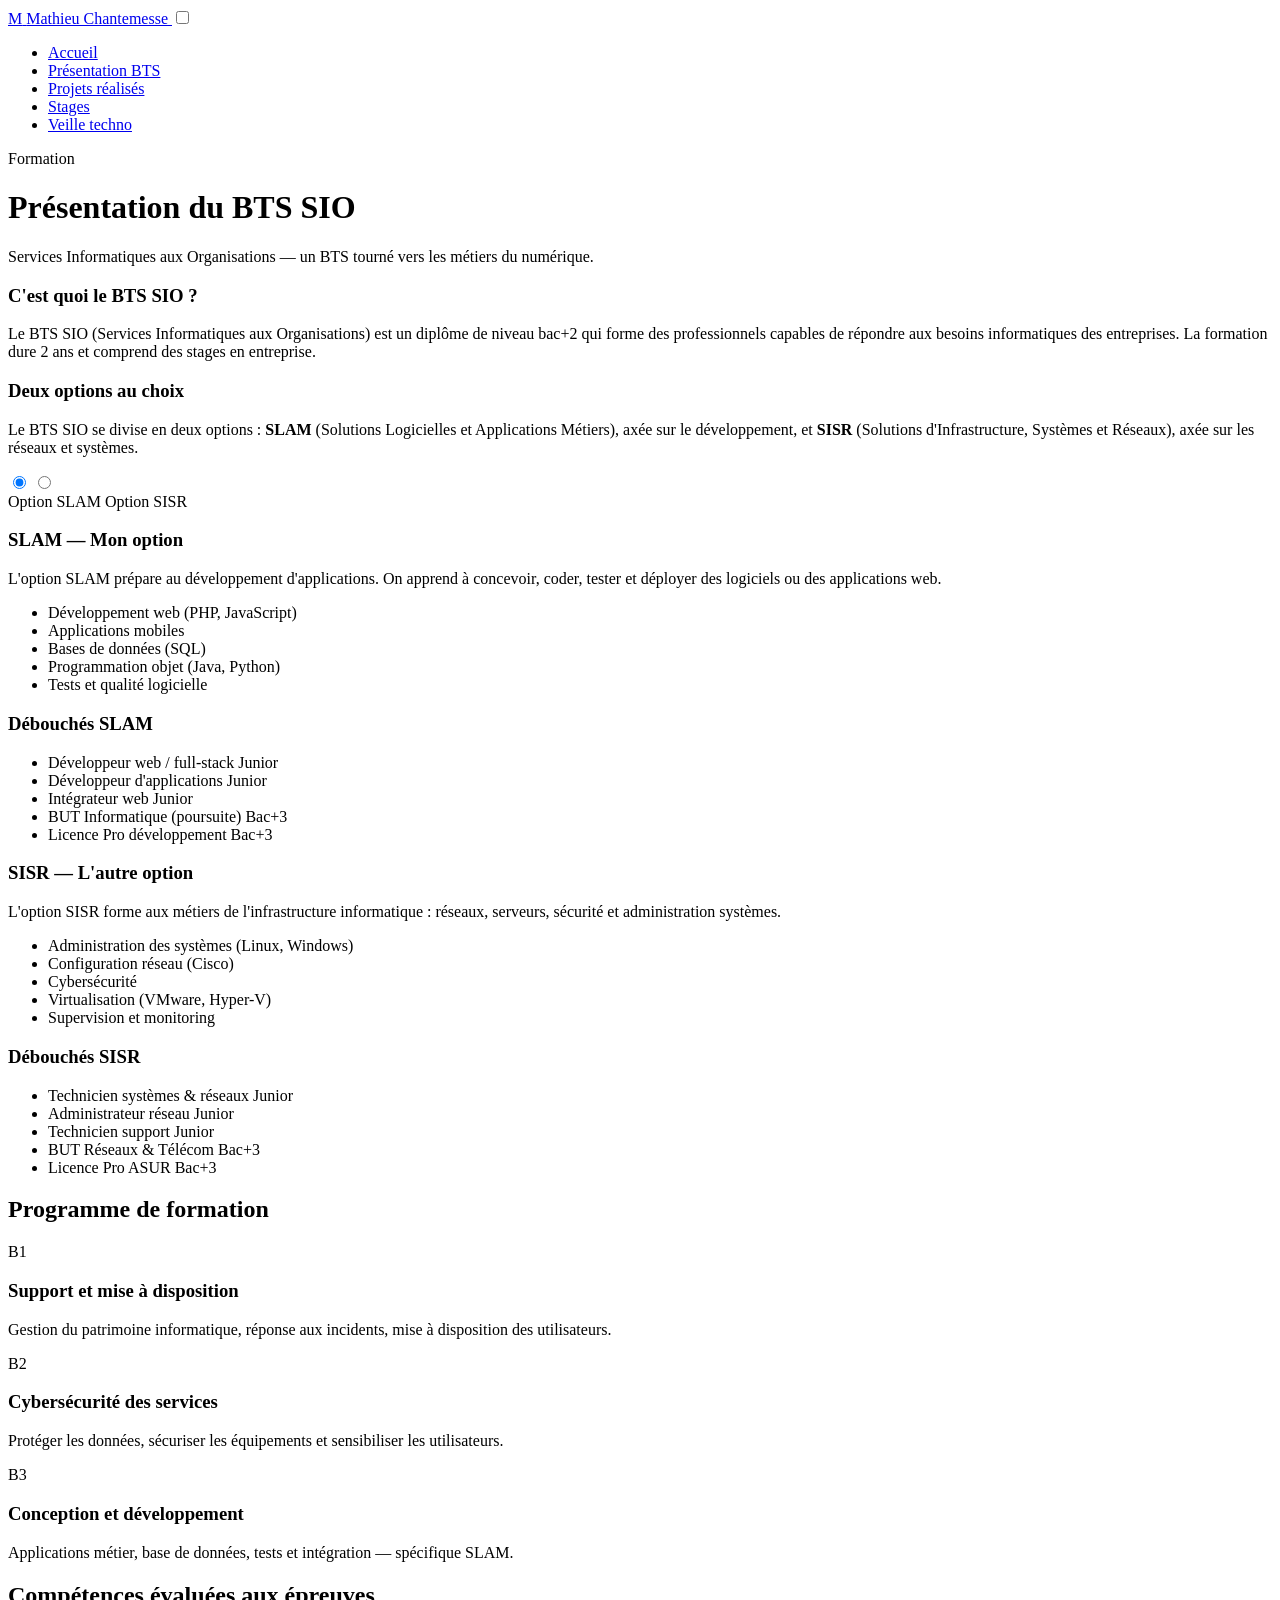
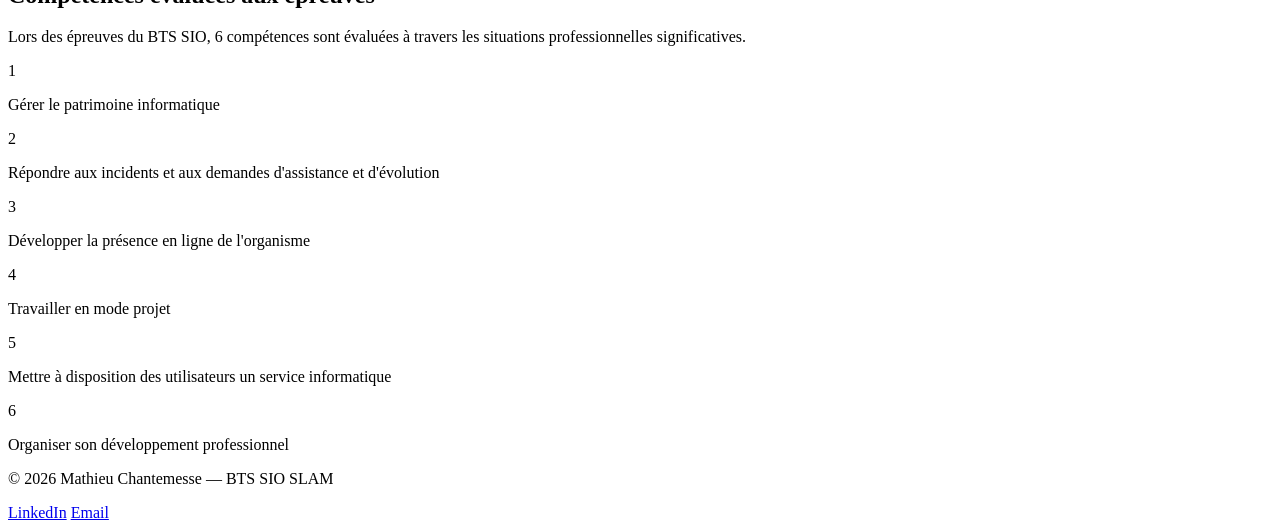
==== HTML/bts.html @ 4908aefe "portfolio" ====
<!doctype html>
<html lang="fr">
    <head>
        <meta charset="UTF-8" />
        <meta name="viewport" content="width=device-width, initial-scale=1.0" />
        <meta name="description" content="Présentation du BTS SIO et des options SLAM et SISR." />
        <title>Présentation du BTS SIO — Mathieu Chantemesse</title>
        <link rel="stylesheet" href="./styles.css" />
    </head>
    <body>
        <nav class="navbar" aria-label="Navigation principale">
            <a class="brand" href="./index.html">
                <span class="brand-mark">M</span>
                <span class="brand-name">Mathieu Chantemesse</span>
            </a>
            <input class="menu-check" type="checkbox" id="menu-check" aria-label="Ouvrir le menu" />
            <label class="menu-toggle" for="menu-check">
                <span></span>
                <span></span>
                <span></span>
            </label>
            <ul class="nav-list">
                <li><a class="nav-link" href="./index.html">Accueil</a></li>
                <li><a class="nav-link active" href="./bts.html">Présentation BTS</a></li>
                <li><a class="nav-link" href="./projets.html">Projets réalisés</a></li>
                <li><a class="nav-link" href="./stages.html">Stages</a></li>
                <li><a class="nav-link" href="./veille.html">Veille techno</a></li>
            </ul>
        </nav>

        <main class="container">
            <header class="page-header">
                <span class="tag">Formation</span>
                <h1>Présentation du BTS SIO</h1>
                <p>
                    Services Informatiques aux Organisations — un BTS tourné vers les métiers du
                    numérique.
                </p>
            </header>

            <section class="grid grid-2">
                <div class="card info-card">
                    <h3 class="cyan">C'est quoi le BTS SIO ?</h3>
                    <p>
                        Le BTS SIO (Services Informatiques aux Organisations) est un diplôme de
                        niveau bac+2 qui forme des professionnels capables de répondre aux besoins
                        informatiques des entreprises. La formation dure 2 ans et comprend des
                        stages en entreprise.
                    </p>
                </div>
                <div class="card info-card">
                    <h3 class="purple">Deux options au choix</h3>
                    <p>
                        Le BTS SIO se divise en deux options :
                        <strong>SLAM</strong>
                        (Solutions Logicielles et Applications Métiers), axée sur le développement,
                        et
                        <strong>SISR</strong>
                        (Solutions d'Infrastructure, Systèmes et Réseaux), axée sur les réseaux et
                        systèmes.
                    </p>
                </div>
            </section>

            <section class="subsection option-switch">
                <input class="sr-radio" type="radio" name="option" id="opt-slam" checked />
                <input class="sr-radio" type="radio" name="option" id="opt-sisr" />
                <div class="tabs">
                    <label class="tab" for="opt-slam">Option SLAM</label>
                    <label class="tab" for="opt-sisr">Option SISR</label>
                </div>

                <div class="tab-panel panel-slam grid grid-2">
                    <div class="card option-block">
                        <h3>SLAM — Mon option</h3>
                        <p>
                            L'option SLAM prépare au développement d'applications. On apprend à
                            concevoir, coder, tester et déployer des logiciels ou des applications
                            web.
                        </p>
                        <ul class="arrow-list">
                            <li>Développement web (PHP, JavaScript)</li>
                            <li>Applications mobiles</li>
                            <li>Bases de données (SQL)</li>
                            <li>Programmation objet (Java, Python)</li>
                            <li>Tests et qualité logicielle</li>
                        </ul>
                    </div>
                    <div class="card option-block">
                        <h3>Débouchés SLAM</h3>
                        <ul class="job-list">
                            <li>
                                <span>Développeur web / full-stack</span>
                                <span class="pill pill-cyan">Junior</span>
                            </li>
                            <li>
                                <span>Développeur d'applications</span>
                                <span class="pill pill-cyan">Junior</span>
                            </li>
                            <li>
                                <span>Intégrateur web</span>
                                <span class="pill pill-cyan">Junior</span>
                            </li>
                            <li>
                                <span>BUT Informatique (poursuite)</span>
                                <span class="pill pill-cyan">Bac+3</span>
                            </li>
                            <li>
                                <span>Licence Pro développement</span>
                                <span class="pill pill-cyan">Bac+3</span>
                            </li>
                        </ul>
                    </div>
                </div>

                <div class="tab-panel panel-sisr grid grid-2">
                    <div class="card option-block purple-border">
                        <h3>SISR — L'autre option</h3>
                        <p>
                            L'option SISR forme aux métiers de l'infrastructure informatique :
                            réseaux, serveurs, sécurité et administration systèmes.
                        </p>
                        <ul class="arrow-list">
                            <li>Administration des systèmes (Linux, Windows)</li>
                            <li>Configuration réseau (Cisco)</li>
                            <li>Cybersécurité</li>
                            <li>Virtualisation (VMware, Hyper-V)</li>
                            <li>Supervision et monitoring</li>
                        </ul>
                    </div>
                    <div class="card option-block purple-border">
                        <h3>Débouchés SISR</h3>
                        <ul class="job-list">
                            <li>
                                <span>Technicien systèmes &amp; réseaux</span>
                                <span class="pill pill-purple">Junior</span>
                            </li>
                            <li>
                                <span>Administrateur réseau</span>
                                <span class="pill pill-purple">Junior</span>
                            </li>
                            <li>
                                <span>Technicien support</span>
                                <span class="pill pill-purple">Junior</span>
                            </li>
                            <li>
                                <span>BUT Réseaux &amp; Télécom</span>
                                <span class="pill pill-purple">Bac+3</span>
                            </li>
                            <li>
                                <span>Licence Pro ASUR</span>
                                <span class="pill pill-purple">Bac+3</span>
                            </li>
                        </ul>
                    </div>
                </div>
            </section>

            <section class="subsection">
                <h2>Programme de formation</h2>
                <div class="grid grid-3">
                    <div class="card module-card">
                        <span class="pill pill-cyan">B1</span>
                        <h3>Support et mise à disposition</h3>
                        <p>
                            Gestion du patrimoine informatique, réponse aux incidents, mise à
                            disposition des utilisateurs.
                        </p>
                    </div>
                    <div class="card module-card">
                        <span class="pill pill-cyan">B2</span>
                        <h3>Cybersécurité des services</h3>
                        <p>
                            Protéger les données, sécuriser les équipements et sensibiliser les
                            utilisateurs.
                        </p>
                    </div>
                    <div class="card module-card">
                        <span class="pill pill-cyan">B3</span>
                        <h3>Conception et développement</h3>
                        <p>
                            Applications métier, base de données, tests et intégration — spécifique
                            SLAM.
                        </p>
                    </div>
                </div>
            </section>

            <section class="subsection">
                <h2>Compétences évaluées aux épreuves</h2>
                <p class="subsection-intro">
                    Lors des épreuves du BTS SIO, 6 compétences sont évaluées à travers les
                    situations professionnelles significatives.
                </p>
                <div class="grid grid-2">
                    <div class="card competency">
                        <span class="number">1</span>
                        <p>Gérer le patrimoine informatique</p>
                    </div>
                    <div class="card competency">
                        <span class="number">2</span>
                        <p>Répondre aux incidents et aux demandes d'assistance et d'évolution</p>
                    </div>
                    <div class="card competency">
                        <span class="number">3</span>
                        <p>Développer la présence en ligne de l'organisme</p>
                    </div>
                    <div class="card competency">
                        <span class="number">4</span>
                        <p>Travailler en mode projet</p>
                    </div>
                    <div class="card competency">
                        <span class="number">5</span>
                        <p>Mettre à disposition des utilisateurs un service informatique</p>
                    </div>
                    <div class="card competency">
                        <span class="number">6</span>
                        <p>Organiser son développement professionnel</p>
                    </div>
                </div>
            </section>
        </main>

        <footer class="footer">
            <p>© 2026 Mathieu Chantemesse — BTS SIO SLAM</p>
            <div class="footer-links">
                <a href="#">LinkedIn</a>
                <a href="mailto:mathieu@example.com">Email</a>
            </div>
        </footer>
    </body>
</html>
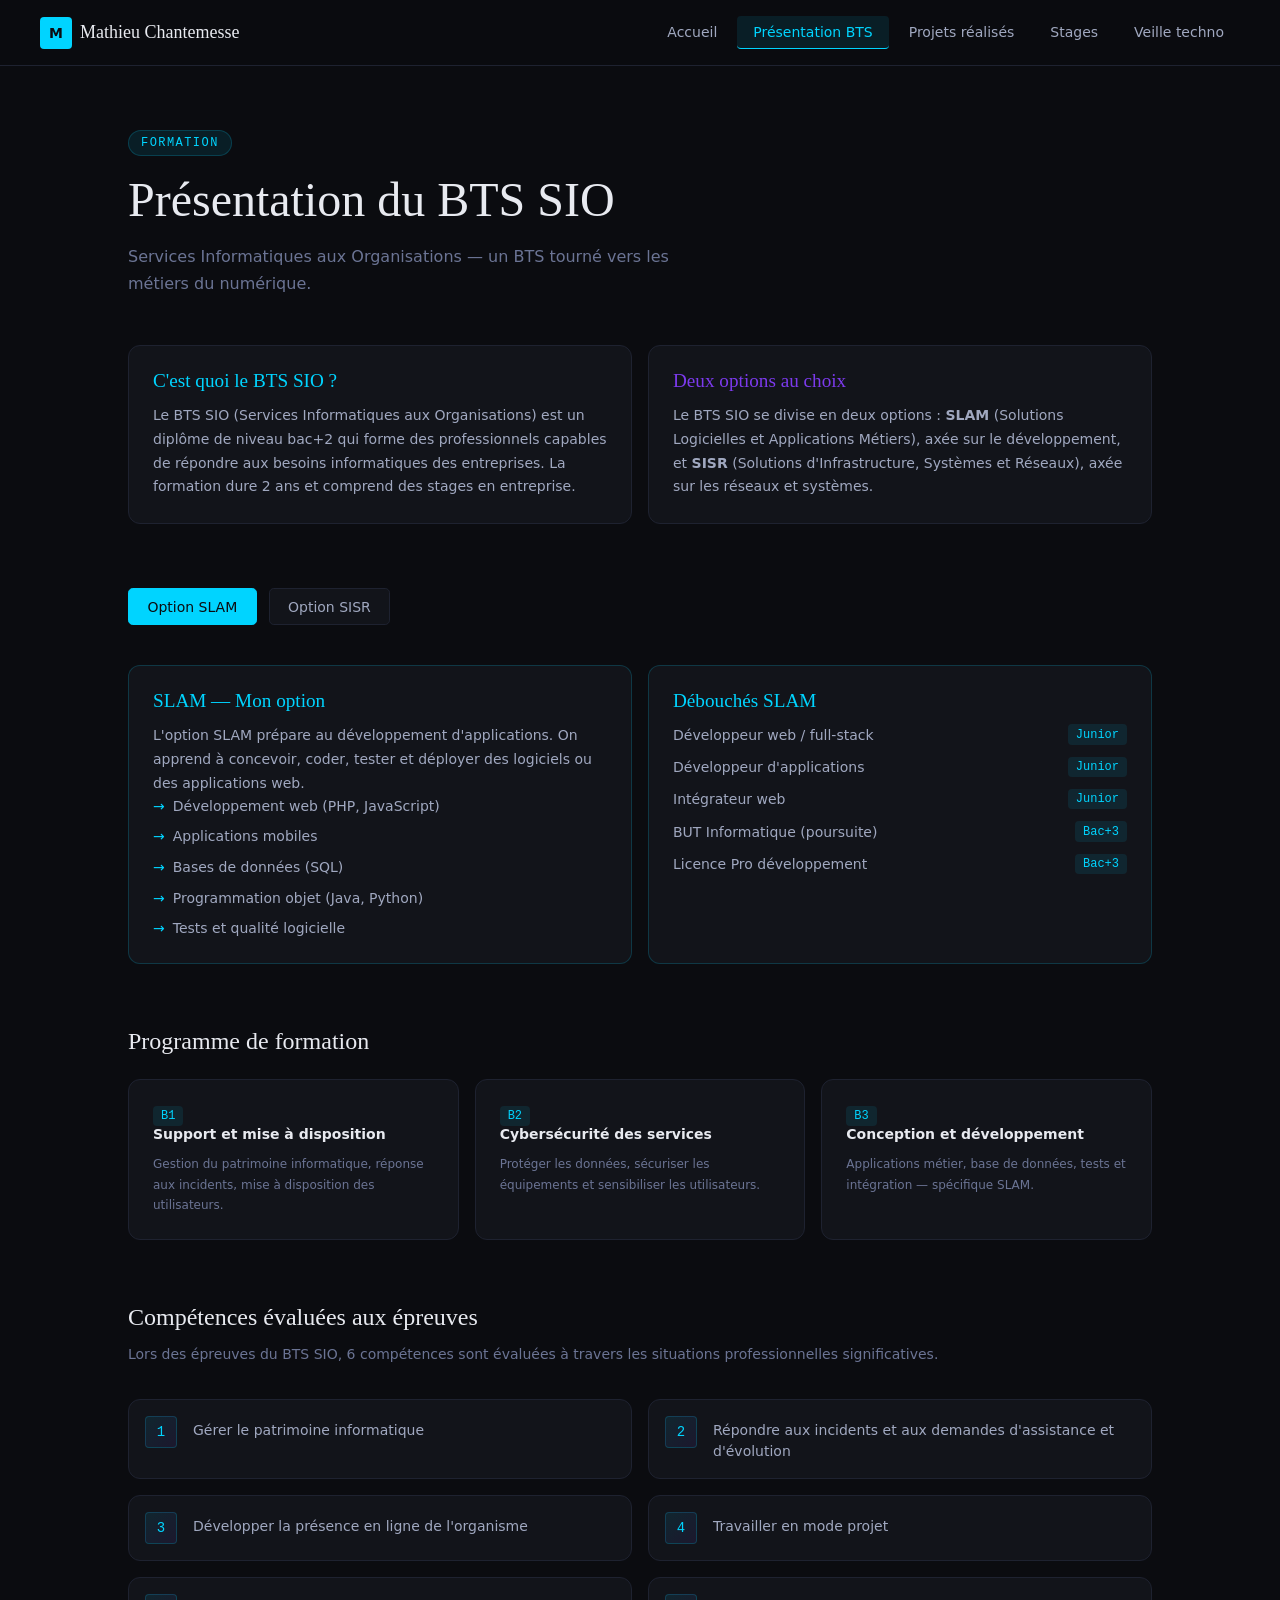
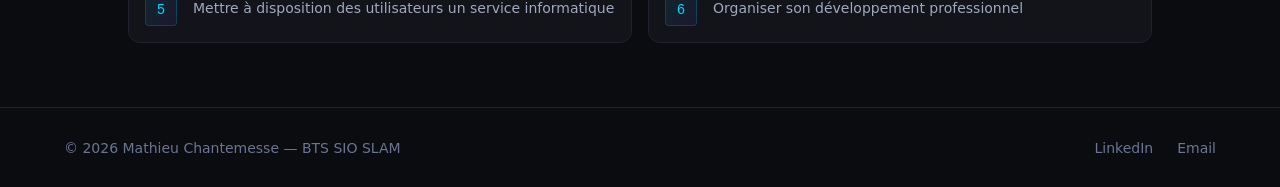
==== commit 89e9462c: "correction des lien cassé" ====
--- a/HTML/bts.html
+++ b/HTML/bts.html
@@ -5,11 +5,11 @@
         <meta name="viewport" content="width=device-width, initial-scale=1.0" />
         <meta name="description" content="Présentation du BTS SIO et des options SLAM et SISR." />
         <title>Présentation du BTS SIO — Mathieu Chantemesse</title>
-        <link rel="stylesheet" href="./styles.css" />
+        <link rel="stylesheet" href="../CSS/styles.css" />
     </head>
     <body>
         <nav class="navbar" aria-label="Navigation principale">
-            <a class="brand" href="./index.html">
+            <a class="brand" href="../index.html">
                 <span class="brand-mark">M</span>
                 <span class="brand-name">Mathieu Chantemesse</span>
             </a>
@@ -20,11 +20,11 @@
                 <span></span>
             </label>
             <ul class="nav-list">
-                <li><a class="nav-link" href="./index.html">Accueil</a></li>
-                <li><a class="nav-link active" href="./bts.html">Présentation BTS</a></li>
-                <li><a class="nav-link" href="./projets.html">Projets réalisés</a></li>
-                <li><a class="nav-link" href="./stages.html">Stages</a></li>
-                <li><a class="nav-link" href="./veille.html">Veille techno</a></li>
+                <li><a class="nav-link" href="../index.html">Accueil</a></li>
+                <li><a class="nav-link active" href="bts.html">Présentation BTS</a></li>
+                <li><a class="nav-link" href="projets.html">Projets réalisés</a></li>
+                <li><a class="nav-link" href="stages.html">Stages</a></li>
+                <li><a class="nav-link" href="veille.html">Veille techno</a></li>
             </ul>
         </nav>
 
--- a/CSS/styles.css
+++ b/CSS/styles.css
@@ -0,0 +1,862 @@
+@import url("https://fonts.googleapis.com/css2?family=DM+Serif+Display:ital@0;1&family=Inter:wght@300;400;500;600;700&family=JetBrains+Mono:wght@400;500&display=swap");
+
+:root {
+    --background: #0b0c10;
+    --foreground: #e8eaf0;
+    --card: #12141a;
+    --primary: #00d4ff;
+    --accent: #7c3aed;
+    --muted: #6b7494;
+    --secondary: #a0a8c0;
+    --border: #1e2230;
+    --success: #27c93f;
+    --warning: #ffbd2e;
+    --display: "DM Serif Display", Georgia, serif;
+    --body: "Inter", system-ui, sans-serif;
+    --mono: "JetBrains Mono", monospace;
+}
+
+* {
+    box-sizing: border-box;
+}
+html {
+    scroll-behavior: smooth;
+}
+body {
+    margin: 0;
+    min-height: 100vh;
+    background: var(--background);
+    color: var(--foreground);
+    font-family: var(--body);
+}
+body {
+    display: flex;
+    flex-direction: column;
+}
+main {
+    flex: 1;
+}
+button,
+a,
+label {
+    font: inherit;
+}
+a {
+    color: inherit;
+    text-decoration: none;
+}
+h1,
+h2,
+h3,
+p {
+    margin-top: 0;
+}
+h1,
+h2,
+h3 {
+    font-family: var(--display);
+    font-weight: 400;
+}
+ul {
+    margin: 0;
+    padding: 0;
+    list-style: none;
+}
+ol {
+    margin: 0;
+    padding: 0;
+    list-style: none;
+}
+img {
+    display: block;
+    max-width: 100%;
+}
+
+/* ---------- Navigation ---------- */
+.navbar {
+    position: sticky;
+    top: 0;
+    z-index: 50;
+    display: flex;
+    align-items: center;
+    justify-content: space-between;
+    padding: 1rem 2.5rem;
+    border-bottom: 1px solid var(--border);
+    background: rgba(11, 12, 16, 0.92);
+    backdrop-filter: blur(12px);
+}
+.brand {
+    display: flex;
+    align-items: center;
+    gap: 0.5rem;
+    font-family: var(--display);
+    font-size: 1.125rem;
+}
+.brand-mark {
+    display: grid;
+    width: 2rem;
+    height: 2rem;
+    place-items: center;
+    border-radius: 0.25rem;
+    background: var(--primary);
+    color: var(--background);
+    font-family: var(--body);
+    font-size: 0.875rem;
+    font-weight: 700;
+}
+.nav-list {
+    display: flex;
+    align-items: center;
+    gap: 0.25rem;
+}
+.nav-link {
+    display: block;
+    padding: 0.5rem 1rem;
+    border-bottom: 1px solid transparent;
+    border-radius: 0.25rem;
+    color: var(--secondary);
+    font-size: 0.875rem;
+    transition: 0.2s ease;
+}
+.nav-link:hover,
+.nav-link.active {
+    border-bottom-color: var(--primary);
+    background: #00d4ff18;
+    color: var(--primary);
+}
+
+/* Menu mobile : case à cocher cachée + label (aucun JavaScript) */
+.menu-check {
+    position: absolute;
+    opacity: 0;
+    pointer-events: none;
+}
+.menu-toggle {
+    display: none;
+    width: 2.5rem;
+    height: 2.5rem;
+    padding: 0.6rem;
+    cursor: pointer;
+}
+.menu-toggle span {
+    display: block;
+    height: 2px;
+    margin: 4px 0;
+    background: var(--secondary);
+}
+.menu-toggle span:last-child {
+    width: 60%;
+}
+.menu-check:focus-visible + .menu-toggle {
+    outline: 2px solid var(--primary);
+    outline-offset: 2px;
+}
+
+/* ---------- Mise en page ---------- */
+.container {
+    width: min(100% - 3rem, 64rem);
+    margin-inline: auto;
+    padding-block: 4rem;
+}
+.container-narrow {
+    width: min(100% - 3rem, 48rem);
+}
+.page-header {
+    margin-bottom: 3rem;
+}
+.page-header h1 {
+    margin-bottom: 1rem;
+    font-size: clamp(2.25rem, 5vw, 3rem);
+}
+.page-header p {
+    max-width: 36rem;
+    color: var(--muted);
+    line-height: 1.7;
+}
+.tag,
+.pill {
+    display: inline-block;
+    border-radius: 999px;
+    font-family: var(--mono);
+    font-size: 0.75rem;
+}
+.tag {
+    margin-bottom: 1rem;
+    padding: 0.3rem 0.75rem;
+    border: 1px solid #00d4ff30;
+    background: #00d4ff18;
+    color: var(--primary);
+    letter-spacing: 0.12em;
+    text-transform: uppercase;
+}
+.pill {
+    padding: 0.2rem 0.5rem;
+    border-radius: 0.25rem;
+}
+.pill-cyan {
+    background: #00d4ff18;
+    color: var(--primary);
+}
+.pill-purple {
+    background: #7c3aed18;
+    color: var(--accent);
+}
+.pill-green {
+    background: #27c93f18;
+    color: var(--success);
+}
+.pill-yellow {
+    background: #ffbd2e18;
+    color: var(--warning);
+}
+.pill-dark {
+    border: 1px solid var(--border);
+    background: var(--background);
+    color: var(--secondary);
+}
+
+.hero {
+    position: relative;
+    display: flex;
+    min-height: 92vh;
+    align-items: center;
+    overflow: hidden;
+    padding: 4rem max(1.5rem, calc((100vw - 72rem) / 2));
+    background: radial-gradient(
+        ellipse 80% 60% at 60% 50%,
+        #00d4ff0a 0%,
+        transparent 70%
+    );
+}
+.hero::before {
+    position: absolute;
+    inset: 0;
+    background-image:
+        linear-gradient(#e8eaf0 1px, transparent 1px),
+        linear-gradient(90deg, #e8eaf0 1px, transparent 1px);
+    background-size: 40px 40px;
+    content: "";
+    opacity: 0.04;
+}
+.hero-content {
+    position: relative;
+    max-width: 56rem;
+}
+.hero h1 {
+    margin: 0 0 1.5rem;
+    font-size: clamp(3.2rem, 8vw, 5rem);
+    line-height: 1.05;
+}
+.hero h1 span {
+    color: var(--primary);
+}
+.hero-copy {
+    max-width: 38rem;
+    margin-bottom: 2rem;
+    color: var(--muted);
+    font-size: clamp(1.05rem, 2vw, 1.25rem);
+    line-height: 1.7;
+}
+.button-row,
+.tabs,
+.filter-bar,
+.tech-list {
+    display: flex;
+    flex-wrap: wrap;
+    gap: 0.75rem;
+}
+.button {
+    display: inline-block;
+    padding: 0.75rem 1.5rem;
+    border: 1px solid var(--primary);
+    border-radius: 0.25rem;
+    background: var(--primary);
+    color: var(--background);
+    font-size: 0.875rem;
+    font-weight: 500;
+    transition: transform 0.2s ease;
+}
+.button:hover {
+    transform: scale(1.04);
+}
+.section {
+    padding: 4rem max(1.5rem, calc((100vw - 72rem) / 2));
+    border-top: 1px solid var(--border);
+}
+.section-alt {
+    background: var(--card);
+}
+.eyebrow,
+.detail-title {
+    color: var(--muted);
+    font-family: var(--mono);
+    font-size: 0.75rem;
+    letter-spacing: 0.12em;
+    text-transform: uppercase;
+}
+.eyebrow {
+    margin-bottom: 2rem;
+}
+.section h2 {
+    margin-bottom: 2.5rem;
+    font-size: clamp(1.8rem, 4vw, 2.25rem);
+}
+.grid {
+    display: grid;
+    gap: 1rem;
+}
+.grid-2 {
+    grid-template-columns: repeat(2, minmax(0, 1fr));
+}
+.grid-3 {
+    grid-template-columns: repeat(3, minmax(0, 1fr));
+}
+.grid-6 {
+    grid-template-columns: repeat(6, minmax(0, 1fr));
+}
+.card {
+    padding: 1.5rem;
+    border: 1px solid var(--border);
+    border-radius: 0.75rem;
+    background: var(--card);
+}
+.section-alt .card {
+    background: var(--background);
+}
+.card h3 {
+    margin-bottom: 0.75rem;
+    font-size: 1.2rem;
+}
+.card p {
+    margin-bottom: 0;
+    color: var(--secondary);
+    font-size: 0.875rem;
+    line-height: 1.7;
+}
+.skill-card {
+    display: flex;
+    align-items: center;
+    flex-direction: column;
+    gap: 0.75rem;
+    transition: 0.2s ease;
+}
+.skill-card:hover,
+.link-card:hover,
+.project-card:hover,
+.article-card:hover {
+    transform: translateY(-3px);
+    border-color: #00d4ff40;
+}
+.skill-card img {
+    width: 3rem;
+    height: 3rem;
+    object-fit: contain;
+}
+.skill-card img.invert {
+    filter: invert(1);
+}
+.skill-card p {
+    color: var(--foreground);
+    font-weight: 500;
+}
+.link-card {
+    transition: 0.2s ease;
+}
+.link-card .card-index {
+    display: block;
+    margin-bottom: 0.75rem;
+    color: var(--primary);
+    font-family: var(--mono);
+}
+.link-card:hover h3 {
+    color: var(--primary);
+}
+
+/* ---------- Onglets et filtres en CSS pur (boutons radio cachés) ---------- */
+.sr-radio {
+    position: absolute;
+    opacity: 0;
+    pointer-events: none;
+    width: 1px;
+    height: 1px;
+}
+.option-switch,
+.filterable {
+    position: relative;
+}
+
+.tabs,
+.filter-bar {
+    margin-bottom: 2.5rem;
+}
+.tab {
+    display: inline-block;
+    padding: 0.6rem 1.15rem;
+    border: 1px solid var(--border);
+    border-radius: 0.3rem;
+    background: var(--card);
+    color: var(--secondary);
+    cursor: pointer;
+    font-size: 0.875rem;
+    transition: 0.2s ease;
+}
+.tab:hover {
+    border-color: #00d4ff40;
+    color: var(--foreground);
+}
+
+/* Onglet actif — BTS (SLAM / SISR) */
+#opt-slam:checked ~ .tabs label[for="opt-slam"],
+#opt-sisr:checked ~ .tabs label[for="opt-sisr"],
+/* Filtre actif — Projets */
+#f-all:checked ~ .filter-bar label[for="f-all"],
+#f-scolaire:checked ~ .filter-bar label[for="f-scolaire"],
+#f-personnel:checked ~ .filter-bar label[for="f-personnel"],
+/* Filtre actif — Veille */
+#v-all:checked ~ .filter-bar label[for="v-all"],
+#v-ia:checked ~ .filter-bar label[for="v-ia"],
+#v-cyber:checked ~ .filter-bar label[for="v-cyber"],
+#v-web:checked ~ .filter-bar label[for="v-web"],
+#v-devops:checked ~ .filter-bar label[for="v-devops"] {
+    border-color: var(--primary);
+    background: var(--primary);
+    color: var(--background);
+}
+
+/* Panneaux SLAM / SISR */
+.tab-panel {
+    display: none;
+}
+#opt-slam:checked ~ .panel-slam,
+#opt-sisr:checked ~ .panel-sisr {
+    display: grid;
+}
+
+/* Filtrage des projets */
+#f-scolaire:checked ~ .project-grid .cat-personnel,
+#f-personnel:checked ~ .project-grid .cat-scolaire {
+    display: none;
+}
+
+/* Filtrage de la veille */
+#v-ia:checked ~ .articles .article-card:not(.cat-ia),
+#v-cyber:checked ~ .articles .article-card:not(.cat-cyber),
+#v-web:checked ~ .articles .article-card:not(.cat-web),
+#v-devops:checked ~ .articles .article-card:not(.cat-devops) {
+    display: none;
+}
+
+/* ---------- Page BTS ---------- */
+.info-card h3.cyan {
+    color: var(--primary);
+}
+.info-card h3.purple {
+    color: var(--accent);
+}
+.option-block {
+    border-color: #00d4ff30;
+}
+.option-block.purple-border {
+    border-color: #7c3aed30;
+}
+.option-block h3 {
+    color: var(--primary);
+}
+.option-block.purple-border h3 {
+    color: var(--accent);
+}
+.arrow-list {
+    display: grid;
+    gap: 0.6rem;
+}
+.arrow-list li {
+    display: flex;
+    gap: 0.5rem;
+    color: var(--secondary);
+    font-size: 0.875rem;
+    line-height: 1.5;
+}
+.arrow-list li::before {
+    color: var(--primary);
+    content: "→";
+}
+.purple-border .arrow-list li::before {
+    color: var(--accent);
+}
+.job-list {
+    display: grid;
+    gap: 0.75rem;
+}
+.job-list li {
+    display: flex;
+    align-items: center;
+    justify-content: space-between;
+    gap: 1rem;
+    color: var(--secondary);
+    font-size: 0.875rem;
+}
+.subsection {
+    margin-top: 4rem;
+}
+.subsection h2 {
+    margin-bottom: 1.5rem;
+    font-size: 1.5rem;
+}
+.subsection-intro {
+    margin: -0.75rem 0 2rem;
+    color: var(--muted);
+    font-size: 0.875rem;
+    line-height: 1.7;
+}
+.module-card h3 {
+    font-family: var(--body);
+    font-size: 0.875rem;
+    font-weight: 600;
+}
+.module-card p {
+    color: var(--muted);
+    font-size: 0.75rem;
+}
+.competency {
+    display: flex;
+    align-items: flex-start;
+    gap: 1rem;
+    padding: 1rem;
+}
+.number {
+    display: grid;
+    flex: 0 0 2rem;
+    height: 2rem;
+    place-items: center;
+    border: 1px solid #00d4ff30;
+    border-radius: 0.25rem;
+    background: linear-gradient(135deg, #00d4ff18, #7c3aed18);
+    color: var(--primary);
+    font-family: var(--mono);
+    font-size: 0.875rem;
+}
+.competency p {
+    padding-top: 0.25rem;
+    line-height: 1.5;
+}
+
+/* ---------- Page Projets ---------- */
+.project-card {
+    position: relative;
+    overflow: hidden;
+    padding: 0;
+    transition: 0.2s ease;
+}
+.project-card::before {
+    display: block;
+    height: 6px;
+    background: linear-gradient(90deg, var(--project-color), transparent);
+    content: "";
+}
+.project-card-body {
+    padding: 1.25rem;
+}
+.card-meta {
+    display: flex;
+    align-items: flex-start;
+    justify-content: space-between;
+    gap: 1rem;
+    margin-bottom: 0.75rem;
+}
+.project-card h2,
+.article-card h2 {
+    margin-bottom: 0.3rem;
+    font-family: var(--body);
+    font-size: 1rem;
+    font-weight: 600;
+}
+.date,
+.source {
+    color: var(--muted);
+    font-family: var(--mono);
+    font-size: 0.75rem;
+}
+.project-card .date {
+    display: block;
+    margin-bottom: 0.75rem;
+}
+.project-card p,
+.article-card p {
+    color: var(--secondary);
+    font-size: 0.875rem;
+    line-height: 1.7;
+}
+.tech-list {
+    gap: 0.45rem;
+    margin: 1rem 0;
+}
+.detail-link {
+    color: var(--project-color);
+    font-size: 0.75rem;
+}
+.project-detail {
+    scroll-margin-top: 6rem;
+}
+.project-detail > summary {
+    padding: 1rem 1.25rem;
+    border: 1px solid var(--border);
+    border-radius: 0.75rem;
+    background: var(--card);
+    color: var(--primary);
+    cursor: pointer;
+    font-size: 0.875rem;
+    list-style: none;
+}
+.project-detail > summary::-webkit-details-marker {
+    display: none;
+}
+.project-detail[open] > summary {
+    margin-bottom: 1rem;
+    border-color: #00d4ff40;
+}
+.project-detail:target > summary {
+    border-color: var(--primary);
+    box-shadow: 0 0 0 1px var(--primary);
+}
+.detail-content {
+    padding: 1.5rem;
+    border: 1px solid var(--border);
+    border-radius: 0.75rem;
+    background: var(--card);
+}
+.detail-content h2 {
+    font-size: 1.8rem;
+}
+.detail-block {
+    padding: 1.25rem;
+    border: 1px solid #00d4ff25;
+    border-radius: 0.75rem;
+    background: var(--card);
+}
+.detail-block p {
+    margin-bottom: 0;
+    color: var(--secondary);
+    font-size: 0.875rem;
+    line-height: 1.7;
+}
+.detail-title {
+    margin-bottom: 1rem;
+    color: var(--primary);
+}
+.detail-block + .detail-block {
+    margin-top: 1rem;
+}
+.grid > .detail-block + .detail-block {
+    margin-top: 0;
+}
+.numbered-list {
+    counter-reset: item;
+    display: grid;
+    gap: 0.65rem;
+}
+.numbered-list li {
+    display: flex;
+    gap: 0.6rem;
+    color: var(--secondary);
+    font-size: 0.875rem;
+    line-height: 1.5;
+}
+.numbered-list li::before {
+    display: grid;
+    flex: 0 0 1.3rem;
+    height: 1.3rem;
+    place-items: center;
+    border-radius: 0.25rem;
+    background: #00d4ff18;
+    color: var(--primary);
+    content: counter(item);
+    counter-increment: item;
+    font-family: var(--mono);
+    font-size: 0.7rem;
+}
+
+/* ---------- Page Stage ---------- */
+.stage-layout {
+    grid-template-columns: 1fr 2fr;
+    gap: 1.5rem;
+}
+.facts {
+    display: grid;
+    gap: 1.2rem;
+    margin: 0;
+}
+.fact dt {
+    margin-bottom: 0.3rem;
+    color: var(--muted);
+    font-size: 0.75rem;
+}
+.fact dd {
+    margin: 0;
+    color: var(--foreground);
+    font-size: 0.875rem;
+    line-height: 1.5;
+}
+.stage-main {
+    display: grid;
+    gap: 1.25rem;
+}
+.purple-detail {
+    border-color: #7c3aed30;
+}
+.purple-detail .detail-title {
+    color: var(--accent);
+}
+
+/* ---------- Page Veille ---------- */
+.filter-bar .tab {
+    padding: 0.45rem 0.8rem;
+    font-family: var(--mono);
+    font-size: 0.75rem;
+}
+.articles {
+    display: grid;
+    gap: 1rem;
+}
+.article-card {
+    transition: 0.2s ease;
+}
+.article-card .card-meta {
+    flex-wrap: wrap;
+}
+.article-card h2 {
+    margin-bottom: 0.5rem;
+}
+.article-card p {
+    margin-bottom: 0.75rem;
+}
+.article-details {
+    margin-top: 1rem;
+}
+.article-details summary {
+    color: var(--primary);
+    cursor: pointer;
+    font-size: 0.75rem;
+}
+.article-details[open] summary {
+    margin-bottom: 1rem;
+}
+.quote {
+    padding-left: 1rem;
+    border-left: 3px solid var(--primary);
+    color: var(--muted);
+    font-style: italic;
+    line-height: 1.7;
+}
+.sources li {
+    color: var(--muted);
+    font-family: var(--mono);
+    font-size: 0.75rem;
+    line-height: 1.8;
+}
+
+/* ---------- Pied de page ---------- */
+.footer {
+    display: flex;
+    align-items: center;
+    justify-content: space-between;
+    gap: 1rem;
+    padding: 2rem max(1.5rem, calc((100vw - 72rem) / 2));
+    border-top: 1px solid var(--border);
+    color: var(--muted);
+    font-size: 0.875rem;
+}
+.footer p {
+    margin: 0;
+}
+.footer-links {
+    display: flex;
+    gap: 1.5rem;
+}
+.footer a:hover {
+    color: var(--primary);
+}
+
+::-webkit-scrollbar {
+    width: 4px;
+}
+::-webkit-scrollbar-track {
+    background: transparent;
+}
+::-webkit-scrollbar-thumb {
+    border-radius: 2px;
+    background: var(--border);
+}
+::selection {
+    background: #00d4ff33;
+    color: var(--primary);
+}
+
+/* ---------- Responsive ---------- */
+@media (max-width: 900px) {
+    .grid-6 {
+        grid-template-columns: repeat(3, minmax(0, 1fr));
+    }
+    .grid-3 {
+        grid-template-columns: 1fr;
+    }
+}
+@media (max-width: 767px) {
+    .navbar {
+        padding-inline: 1.5rem;
+    }
+    .menu-toggle {
+        display: block;
+    }
+    .nav-list {
+        position: absolute;
+        top: 100%;
+        left: 0;
+        display: none;
+        width: 100%;
+        align-items: stretch;
+        flex-direction: column;
+        gap: 0;
+        padding: 0.75rem 0;
+        border-bottom: 1px solid var(--border);
+        background: var(--card);
+    }
+    .menu-check:checked ~ .nav-list {
+        display: flex;
+    }
+    .nav-link {
+        padding: 0.75rem 1.5rem;
+        border-bottom: 0;
+    }
+    .grid-2,
+    .stage-layout {
+        grid-template-columns: 1fr;
+    }
+    #opt-slam:checked ~ .panel-slam,
+    #opt-sisr:checked ~ .panel-sisr {
+        grid-template-columns: 1fr;
+    }
+    .footer {
+        align-items: flex-start;
+        flex-direction: column;
+    }
+}
+@media (max-width: 520px) {
+    .brand-name {
+        display: none;
+    }
+    .grid-6 {
+        grid-template-columns: repeat(2, minmax(0, 1fr));
+    }
+    .container {
+        width: min(100% - 2rem, 64rem);
+        padding-block: 3rem;
+    }
+    .hero {
+        min-height: 85vh;
+    }
+    .job-list li {
+        align-items: flex-start;
+        flex-direction: column;
+        gap: 0.4rem;
+    }
+}
